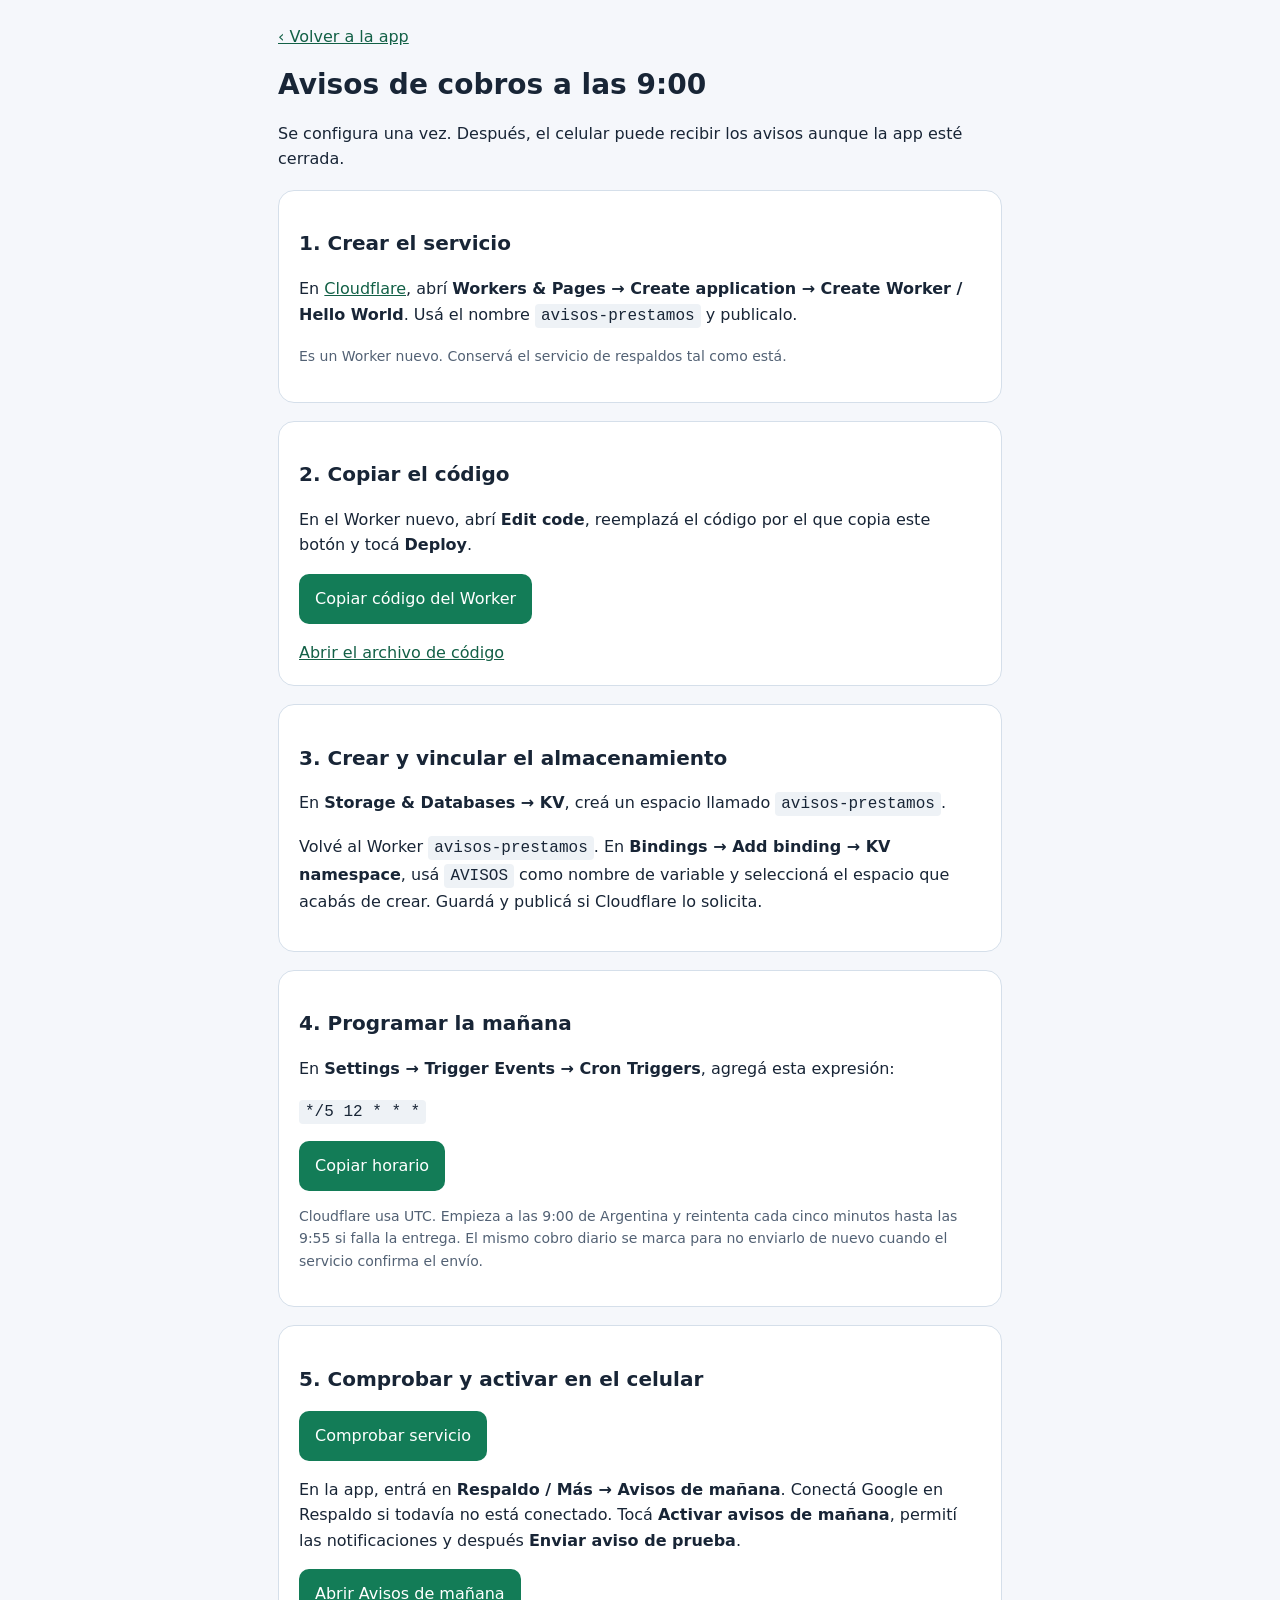
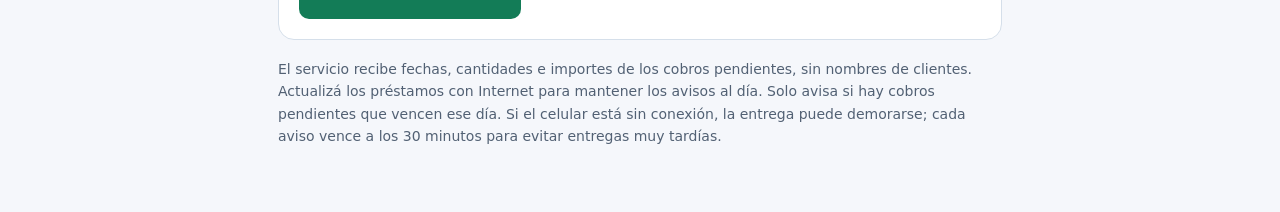
==== configurar-avisos.html @ e96b5c2e "Preparar avisos Web Push de cobros para las 9 de Argentina" ====
<!doctype html><html lang="es"><head><meta charset="utf-8"><meta name="viewport" content="width=device-width,initial-scale=1"><title>Activar avisos de mañana · Control Préstamos</title><style>*{box-sizing:border-box}body{max-width:760px;margin:auto;padding:24px 18px 60px;background:#f5f7fb;color:#182536;font:16px/1.6 system-ui}h1{font-size:28px;line-height:1.2}h2{font-size:20px}section{background:white;border:1px solid #d5dfea;border-radius:16px;padding:20px;margin:18px 0}button,a.action{font:inherit;background:#137c57;color:white;border:0;border-radius:10px;padding:12px 16px;display:inline-block;text-decoration:none;cursor:pointer}button:disabled{opacity:.6}a{color:#126046}code{background:#eef2f6;padding:3px 6px;border-radius:4px;overflow-wrap:anywhere}.muted{color:#526174;font-size:14px}button:focus-visible,a:focus-visible{outline:3px solid #4d76e9;outline-offset:3px}[role=status]{overflow-wrap:anywhere}</style></head><body>
<a href="./?page=more">‹ Volver a la app</a><h1>Avisos de cobros a las 9:00</h1><p>Se configura una vez. Después, el celular puede recibir los avisos aunque la app esté cerrada.</p>
<section><h2>1. Crear el servicio</h2><p>En <a href="https://dash.cloudflare.com/" target="_blank" rel="noopener">Cloudflare</a>, abrí <strong>Workers & Pages → Create application → Create Worker / Hello World</strong>. Usá el nombre <code>avisos-prestamos</code> y publicalo.</p><p class="muted">Es un Worker nuevo. Conservá el servicio de respaldos tal como está.</p></section>
<section><h2>2. Copiar el código</h2><p>En el Worker nuevo, abrí <strong>Edit code</strong>, reemplazá el código por el que copia este botón y tocá <strong>Deploy</strong>.</p><button id="copy-worker" type="button">Copiar código del Worker</button><p role="status" id="copy-status"></p><a href="push-worker/worker.mjs" target="_blank" rel="noopener">Abrir el archivo de código</a></section>
<section><h2>3. Crear y vincular el almacenamiento</h2><p>En <strong>Storage & Databases → KV</strong>, creá un espacio llamado <code>avisos-prestamos</code>.</p><p>Volvé al Worker <code>avisos-prestamos</code>. En <strong>Bindings → Add binding → KV namespace</strong>, usá <code>AVISOS</code> como nombre de variable y seleccioná el espacio que acabás de crear. Guardá y publicá si Cloudflare lo solicita.</p></section>
<section><h2>4. Programar la mañana</h2><p>En <strong>Settings → Trigger Events → Cron Triggers</strong>, agregá esta expresión:</p><p><code>*/5 12 * * *</code></p><button id="copy-cron" type="button">Copiar horario</button><p class="muted">Cloudflare usa UTC. Empieza a las 9:00 de Argentina y reintenta cada cinco minutos hasta las 9:55 si falla la entrega. El mismo cobro diario se marca para no enviarlo de nuevo cuando el servicio confirma el envío.</p></section>
<section><h2>5. Comprobar y activar en el celular</h2><button id="check-worker" type="button">Comprobar servicio</button><p id="check-status" role="status"></p><p>En la app, entrá en <strong>Respaldo / Más → Avisos de mañana</strong>. Conectá Google en Respaldo si todavía no está conectado. Tocá <strong>Activar avisos de mañana</strong>, permití las notificaciones y después <strong>Enviar aviso de prueba</strong>.</p><a class="action" href="./?page=more">Abrir Avisos de mañana</a></section>
<p class="muted">El servicio recibe fechas, cantidades e importes de los cobros pendientes, sin nombres de clientes. Actualizá los préstamos con Internet para mantener los avisos al día. Solo avisa si hay cobros pendientes que vencen ese día. Si el celular está sin conexión, la entrega puede demorarse; cada aviso vence a los 30 minutos para evitar entregas muy tardías.</p>
<script>
const status=document.getElementById('copy-status');
document.getElementById('copy-worker').onclick=async()=>{try{const r=await fetch('push-worker/worker.mjs',{cache:'no-store'});if(!r.ok)throw Error();await navigator.clipboard.writeText(await r.text());status.textContent='Código copiado. Pegalo en Edit code del Worker nuevo.';}catch{status.textContent='No se pudo copiar. Abrí el archivo de código y copialo desde allí.';}};
document.getElementById('copy-cron').onclick=async()=>{try{await navigator.clipboard.writeText('*/5 12 * * *');status.textContent='Horario copiado.';}catch{status.textContent='Copiá manualmente: */5 12 * * *';}};
document.getElementById('check-worker').onclick=async event=>{const button=event.currentTarget,node=document.getElementById('check-status');button.disabled=true;node.textContent='Comprobando…';try{const r=await fetch('https://avisos-prestamos.soft-bush-7594.workers.dev/health',{cache:'no-store',signal:AbortSignal.timeout(15000)}),data=await r.json();node.textContent=r.ok&&data.service==='avisos-prestamos'&&data.configured?'Servicio y almacenamiento configurados. Revisá que el horario del paso 4 esté guardado y activá los avisos en la app.':'El servicio responde, pero falta vincular AVISOS o publicar el código correcto.';}catch{node.textContent='No se pudo conectar. Revisá el nombre del Worker, que esté publicado y tu conexión a Internet.';}finally{button.disabled=false;}};
</script></body></html>
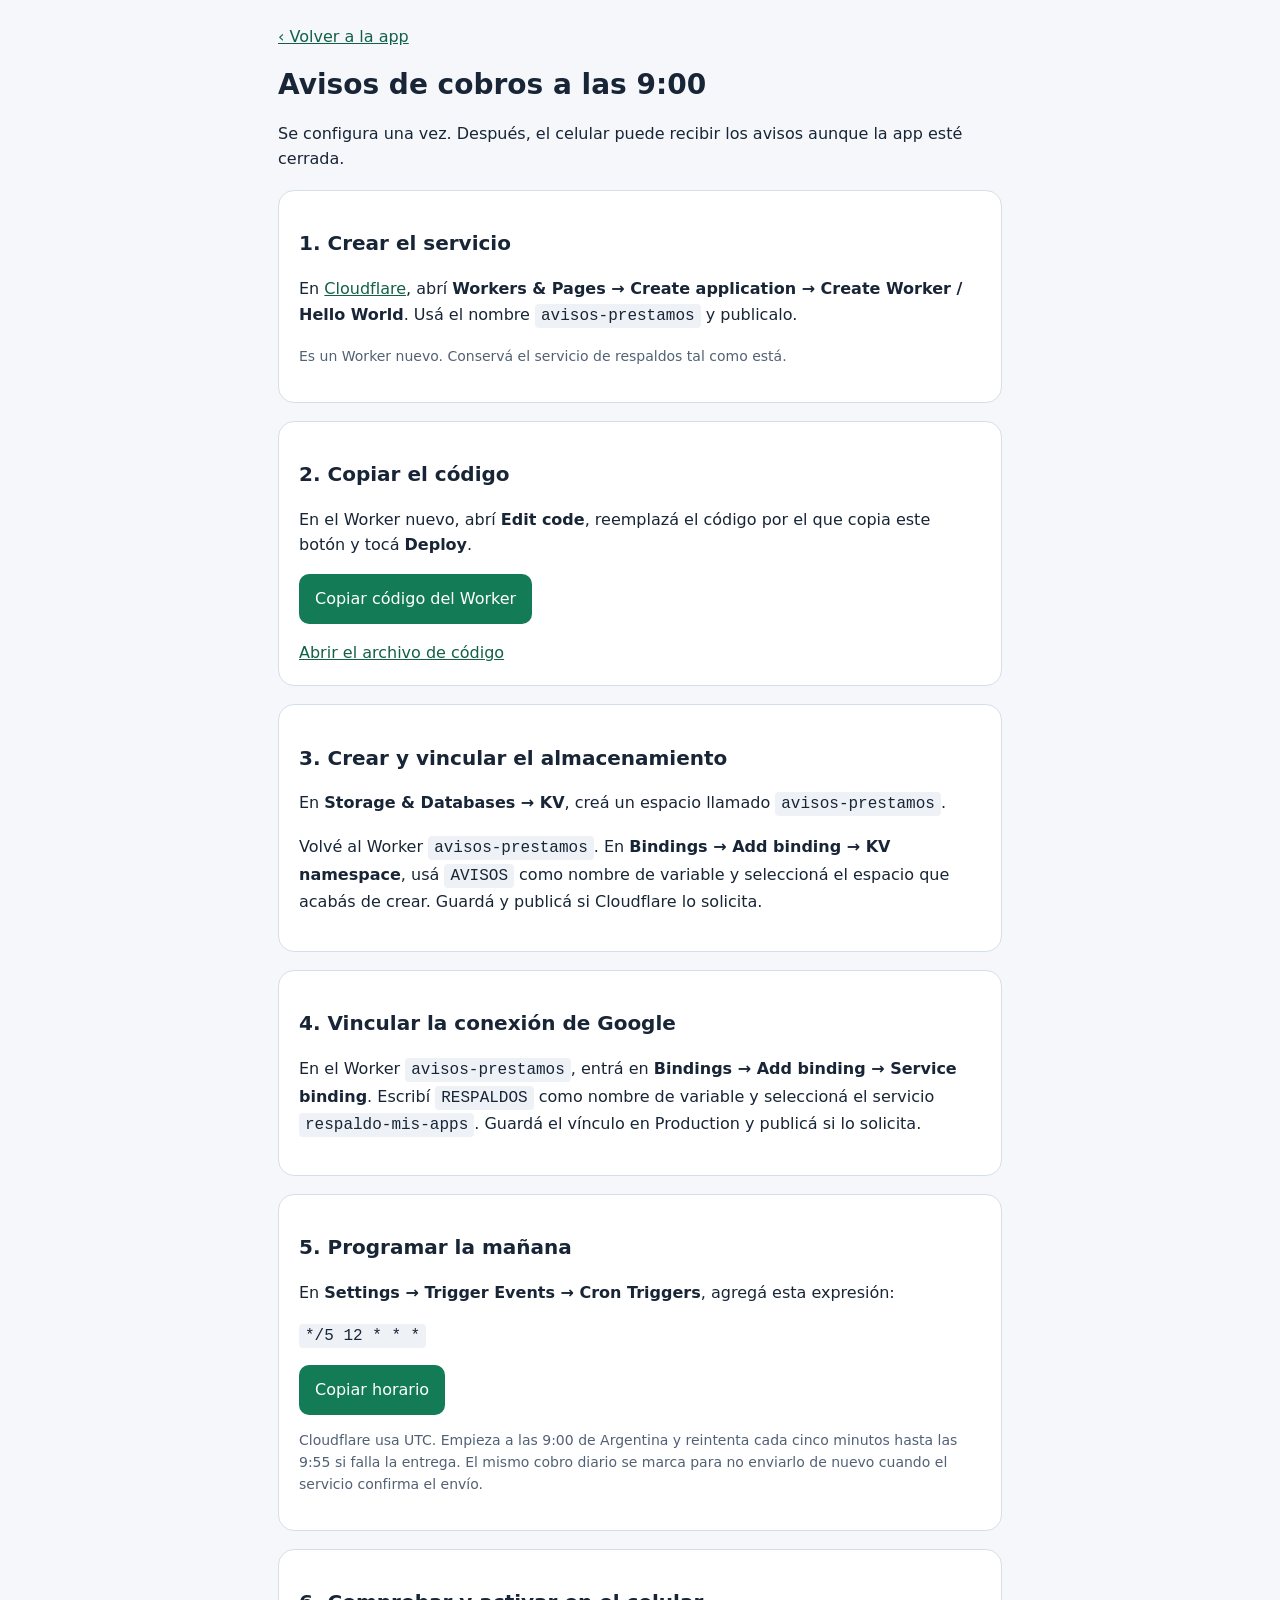
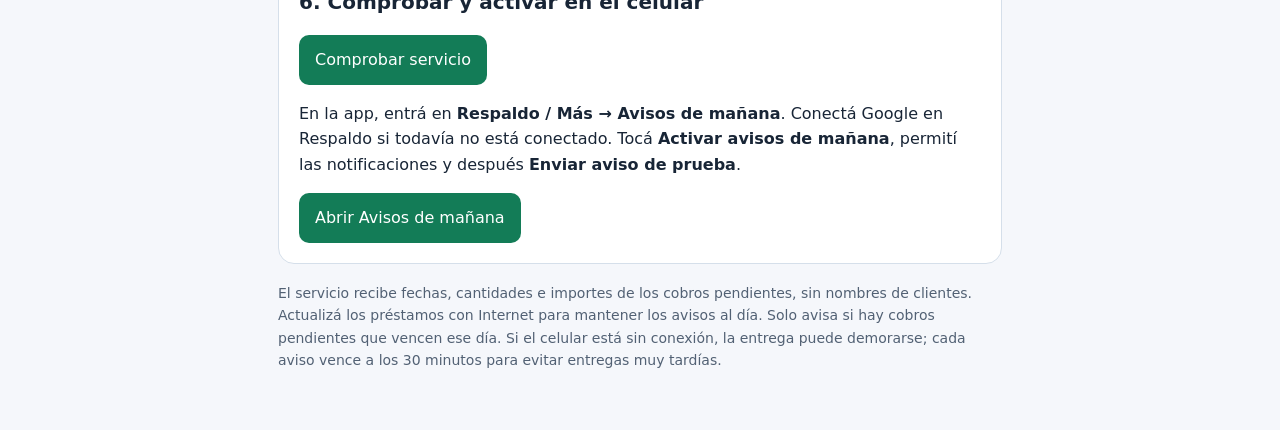
==== commit 3ec1fbbb: "Validar conexión de avisos mediante Service binding de respaldos" ====
--- a/configurar-avisos.html
+++ b/configurar-avisos.html
@@ -3,12 +3,12 @@
 <section><h2>1. Crear el servicio</h2><p>En <a href="https://dash.cloudflare.com/" target="_blank" rel="noopener">Cloudflare</a>, abrí <strong>Workers & Pages → Create application → Create Worker / Hello World</strong>. Usá el nombre <code>avisos-prestamos</code> y publicalo.</p><p class="muted">Es un Worker nuevo. Conservá el servicio de respaldos tal como está.</p></section>
 <section><h2>2. Copiar el código</h2><p>En el Worker nuevo, abrí <strong>Edit code</strong>, reemplazá el código por el que copia este botón y tocá <strong>Deploy</strong>.</p><button id="copy-worker" type="button">Copiar código del Worker</button><p role="status" id="copy-status"></p><a href="push-worker/worker.mjs" target="_blank" rel="noopener">Abrir el archivo de código</a></section>
 <section><h2>3. Crear y vincular el almacenamiento</h2><p>En <strong>Storage & Databases → KV</strong>, creá un espacio llamado <code>avisos-prestamos</code>.</p><p>Volvé al Worker <code>avisos-prestamos</code>. En <strong>Bindings → Add binding → KV namespace</strong>, usá <code>AVISOS</code> como nombre de variable y seleccioná el espacio que acabás de crear. Guardá y publicá si Cloudflare lo solicita.</p></section>
-<section><h2>4. Programar la mañana</h2><p>En <strong>Settings → Trigger Events → Cron Triggers</strong>, agregá esta expresión:</p><p><code>*/5 12 * * *</code></p><button id="copy-cron" type="button">Copiar horario</button><p class="muted">Cloudflare usa UTC. Empieza a las 9:00 de Argentina y reintenta cada cinco minutos hasta las 9:55 si falla la entrega. El mismo cobro diario se marca para no enviarlo de nuevo cuando el servicio confirma el envío.</p></section>
-<section><h2>5. Comprobar y activar en el celular</h2><button id="check-worker" type="button">Comprobar servicio</button><p id="check-status" role="status"></p><p>En la app, entrá en <strong>Respaldo / Más → Avisos de mañana</strong>. Conectá Google en Respaldo si todavía no está conectado. Tocá <strong>Activar avisos de mañana</strong>, permití las notificaciones y después <strong>Enviar aviso de prueba</strong>.</p><a class="action" href="./?page=more">Abrir Avisos de mañana</a></section>
+<section><h2>4. Vincular la conexión de Google</h2><p>En el Worker <code>avisos-prestamos</code>, entrá en <strong>Bindings → Add binding → Service binding</strong>. Escribí <code>RESPALDOS</code> como nombre de variable y seleccioná el servicio <code>respaldo-mis-apps</code>. Guardá el vínculo en Production y publicá si lo solicita.</p></section><section><h2>5. Programar la mañana</h2><p>En <strong>Settings → Trigger Events → Cron Triggers</strong>, agregá esta expresión:</p><p><code>*/5 12 * * *</code></p><button id="copy-cron" type="button">Copiar horario</button><p class="muted">Cloudflare usa UTC. Empieza a las 9:00 de Argentina y reintenta cada cinco minutos hasta las 9:55 si falla la entrega. El mismo cobro diario se marca para no enviarlo de nuevo cuando el servicio confirma el envío.</p></section>
+<section><h2>6. Comprobar y activar en el celular</h2><button id="check-worker" type="button">Comprobar servicio</button><p id="check-status" role="status"></p><p>En la app, entrá en <strong>Respaldo / Más → Avisos de mañana</strong>. Conectá Google en Respaldo si todavía no está conectado. Tocá <strong>Activar avisos de mañana</strong>, permití las notificaciones y después <strong>Enviar aviso de prueba</strong>.</p><a class="action" href="./?page=more">Abrir Avisos de mañana</a></section>
 <p class="muted">El servicio recibe fechas, cantidades e importes de los cobros pendientes, sin nombres de clientes. Actualizá los préstamos con Internet para mantener los avisos al día. Solo avisa si hay cobros pendientes que vencen ese día. Si el celular está sin conexión, la entrega puede demorarse; cada aviso vence a los 30 minutos para evitar entregas muy tardías.</p>
 <script>
 const status=document.getElementById('copy-status');
 document.getElementById('copy-worker').onclick=async()=>{try{const r=await fetch('push-worker/worker.mjs',{cache:'no-store'});if(!r.ok)throw Error();await navigator.clipboard.writeText(await r.text());status.textContent='Código copiado. Pegalo en Edit code del Worker nuevo.';}catch{status.textContent='No se pudo copiar. Abrí el archivo de código y copialo desde allí.';}};
 document.getElementById('copy-cron').onclick=async()=>{try{await navigator.clipboard.writeText('*/5 12 * * *');status.textContent='Horario copiado.';}catch{status.textContent='Copiá manualmente: */5 12 * * *';}};
-document.getElementById('check-worker').onclick=async event=>{const button=event.currentTarget,node=document.getElementById('check-status');button.disabled=true;node.textContent='Comprobando…';try{const r=await fetch('https://avisos-prestamos.soft-bush-7594.workers.dev/health',{cache:'no-store',signal:AbortSignal.timeout(15000)}),data=await r.json();node.textContent=r.ok&&data.service==='avisos-prestamos'&&data.configured?'Servicio y almacenamiento configurados. Revisá que el horario del paso 4 esté guardado y activá los avisos en la app.':'El servicio responde, pero falta vincular AVISOS o publicar el código correcto.';}catch{node.textContent='No se pudo conectar. Revisá el nombre del Worker, que esté publicado y tu conexión a Internet.';}finally{button.disabled=false;}};
+document.getElementById('check-worker').onclick=async event=>{const button=event.currentTarget,node=document.getElementById('check-status');button.disabled=true;node.textContent='Comprobando…';try{const r=await fetch('https://avisos-prestamos.soft-bush-7594.workers.dev/health',{cache:'no-store',signal:AbortSignal.timeout(15000)}),data=await r.json();node.textContent=r.ok&&data.service==='avisos-prestamos'&&data.configured&&data.backupLinked?'Servicio, almacenamiento y conexión de Google vinculados. Revisá que el horario del paso 5 esté guardado y activá los avisos en la app.':'El servicio responde, pero falta vincular AVISOS, RESPALDOS o publicar el código correcto.';}catch{node.textContent='No se pudo conectar. Revisá el nombre del Worker, que esté publicado y tu conexión a Internet.';}finally{button.disabled=false;}};
 </script></body></html>
